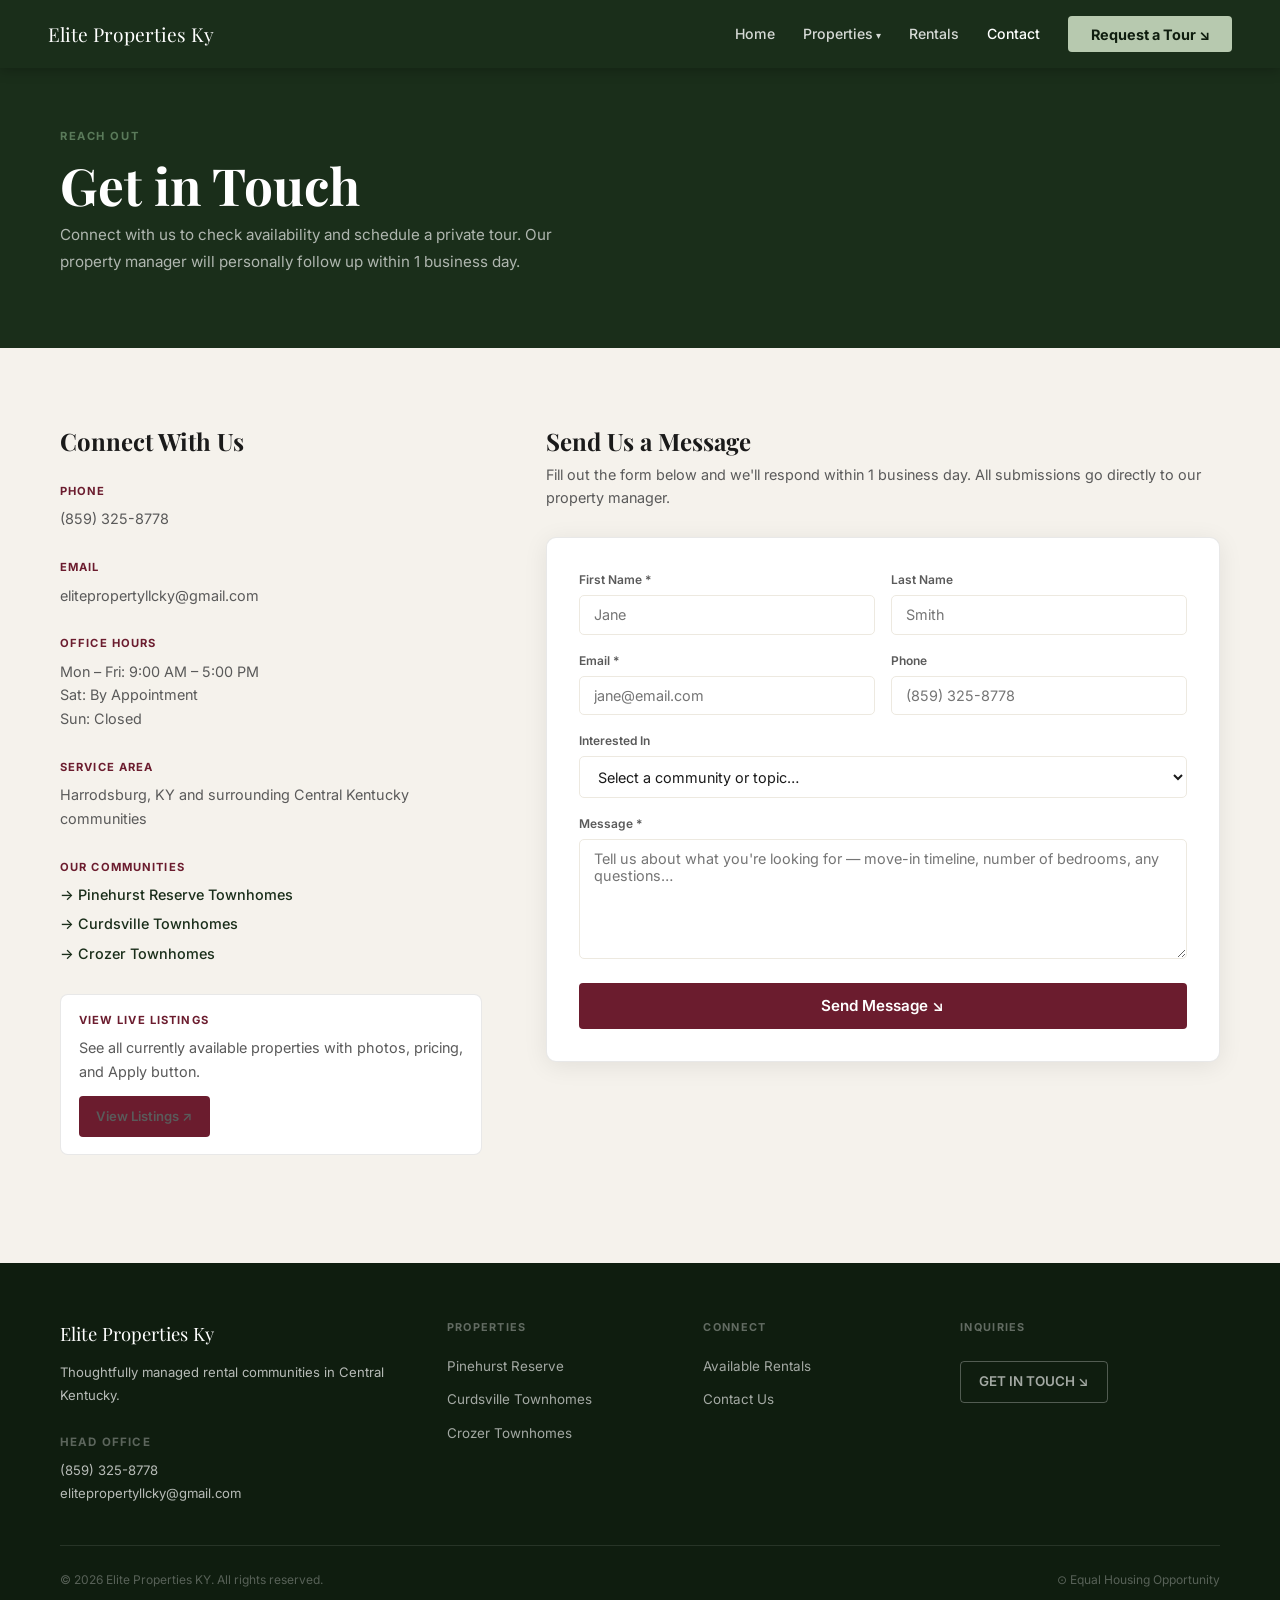
==== contact.html @ 21b64f46 "Add files via upload" ====
<!DOCTYPE html>
<html lang="en">
<head>
<meta charset="UTF-8"><meta name="viewport" content="width=device-width, initial-scale=1.0">
<title>Contact | Elite Properties Ky</title>
<link rel="preconnect" href="https://fonts.googleapis.com">
<link href="https://fonts.googleapis.com/css2?family=Playfair+Display:wght@700&family=Inter:wght@400;500;600;700&display=swap" rel="stylesheet">
<link rel="stylesheet" href="style.css">
<style>
.contact-hero { background: var(--forest); padding: 8rem 3rem 4.5rem; }
.contact-hero h1 { color: var(--white); font-size: clamp(2rem,4vw,3.2rem); margin-bottom: .5rem; }
.contact-hero p { color: rgba(255,255,255,.65); font-size: .95rem; max-width: 540px; line-height: 1.75; }
.contact-body { background: var(--cream); padding: 5rem 3rem; }
.contact-grid { display: grid; grid-template-columns: 1fr 1.6fr; gap: 4rem; align-items: start; }
.contact-info h2 { font-family:'Playfair Display',serif; font-size:1.5rem; color:var(--text); margin-bottom:1.75rem; }
.info-block { margin-bottom: 1.75rem; }
.info-block h4 { font-size:.7rem; font-weight:700; letter-spacing:.1em; text-transform:uppercase; color:var(--burgundy); margin-bottom:.4rem; }
.info-block p, .info-block a { font-size:.9rem; color:var(--muted); line-height:1.65; }
.info-block a:hover { color:var(--forest); }
.contact-form-wrap h2 { font-family:'Playfair Display',serif; font-size:1.5rem; color:var(--text); margin-bottom:.5rem; }
.contact-form-wrap > p { color:var(--muted); font-size:.9rem; margin-bottom:1.75rem; }
.form-card { background:var(--white); border-radius:10px; padding:2rem; border:1px solid var(--border); box-shadow:var(--shadow); }
.form-success { display:none; background:#e8f5e8; border:1px solid #b8d8b8; border-radius:6px; padding:1rem 1.25rem; color:#1a5c1a; font-size:.9rem; margin-top:1rem; }
.form-error { display:none; background:#f5e8e8; border:1px solid #d8b8b8; border-radius:6px; padding:1rem 1.25rem; color:#5c1a1a; font-size:.9rem; margin-top:1rem; }
@media(max-width:900px){.contact-hero,.contact-body{padding-left:1.5rem;padding-right:1.5rem;}.contact-grid{grid-template-columns:1fr;gap:2.5rem;}}
</style>
</head>
<body>
<nav>
  <a href="index.html" class="nav-logo">Elite Properties Ky</a>
  <ul class="nav-links">
    <li><a href="index.html">Home</a></li>
    <li class="nav-dropdown"><a href="#">Properties</a>
      <div class="dropdown-menu">
        <a href="pinehurst.html">Pinehurst Reserve Townhomes</a>
        <a href="curdsville.html">Curdsville Townhomes</a>
        <a href="crozer.html">Crozer Townhomes</a>
      </div>
    </li>
    <li><a href="rentals.html">Rentals</a></li>
    <li><a href="contact.html" class="active">Contact</a></li>
    <li><a href="contact.html" class="nav-cta">Request a Tour ↘</a></li>
  </ul>
  <button class="nav-toggle" aria-label="Menu"><span></span><span></span><span></span></button>
</nav>

<div class="contact-hero">
  <div class="wrap">
    <span class="section-label">Reach Out</span>
    <h1>Get in Touch</h1>
    <p>Connect with us to check availability and schedule a private tour. Our property manager will personally follow up within 1 business day.</p>
  </div>
</div>

<div class="contact-body">
  <div class="wrap">
    <div class="contact-grid">

      <!-- LEFT: INFO -->
      <div class="contact-info">
        <h2>Connect With Us</h2>
        <div class="info-block">
          <h4>Phone</h4>
          <p><a href="tel:8593258778">(859) 325-8778</a></p>
        </div>
        <div class="info-block">
          <h4>Email</h4>
          <p><a href="mailto:elitepropertyllcky@gmail.com">elitepropertyllcky@gmail.com</a></p>
        </div>
        <div class="info-block">
          <h4>Office Hours</h4>
          <p>Mon – Fri: 9:00 AM – 5:00 PM<br>Sat: By Appointment<br>Sun: Closed</p>
        </div>
        <div class="info-block">
          <h4>Service Area</h4>
          <p>Harrodsburg, KY and surrounding Central Kentucky communities</p>
        </div>
        <div class="info-block">
          <h4>Our Communities</h4>
          <p>
            <a href="pinehurst.html" style="display:block;color:var(--forest);font-weight:500;margin-bottom:.35rem;">→ Pinehurst Reserve Townhomes</a>
            <a href="curdsville.html" style="display:block;color:var(--forest);font-weight:500;margin-bottom:.35rem;">→ Curdsville Townhomes</a>
            <a href="crozer.html" style="display:block;color:var(--forest);font-weight:500;">→ Crozer Townhomes</a>
          </p>
        </div>
        <div class="info-block" style="background:var(--white);border-radius:8px;padding:1.1rem;border:1px solid var(--border);">
          <h4>View Live Listings</h4>
          <p style="margin-bottom:.75rem">See all currently available properties with photos, pricing, and Apply button.</p>
          <a href="https://propertymanage.biz/u36003/rentals/listings" target="_blank" class="btn btn-burgundy" style="font-size:.82rem;padding:.6rem 1.1rem;display:inline-flex;">View Listings ↗</a>
        </div>
      </div>

      <!-- RIGHT: FORM (Web3Forms → elitepropertyllcky@gmail.com) -->
      <div class="contact-form-wrap">
        <h2>Send Us a Message</h2>
        <p>Fill out the form below and we'll respond within 1 business day. All submissions go directly to our property manager.</p>

        <div class="form-card">
          <form id="contactForm" onsubmit="handleSubmit(event)">

            <!-- ✅ Web3Forms — emails elitepropertyllcky@gmail.com -->
            <input type="hidden" name="access_key" value="5d942abe-395e-4d1a-a95b-030efd0edc16">
            <input type="hidden" name="subject" value="New Inquiry — Elite Properties KY">
            <input type="hidden" name="to" value="Johnlyons1035@gmail.com">
            <input type="hidden" name="from_name" value="Elite Properties Website">
            <input type="hidden" name="redirect" value="false">
            <input type="hidden" name="cc" value="elitepropertyllcky@gmail.com">
            <input type="hidden" name="replyto" value="Johnlyons1035@gmail.com">
            <!-- Honeypot spam protection -->
            <input type="checkbox" name="botcheck" style="display:none">

            <div class="form-row">
              <div class="form-group">
                <label for="firstName">First Name *</label>
                <input type="text" id="firstName" name="firstName" required placeholder="Jane">
              </div>
              <div class="form-group">
                <label for="lastName">Last Name</label>
                <input type="text" id="lastName" name="lastName" placeholder="Smith">
              </div>
            </div>
            <div class="form-row">
              <div class="form-group">
                <label for="email">Email *</label>
                <input type="email" id="email" name="email" required placeholder="jane@email.com">
              </div>
              <div class="form-group">
                <label for="phone">Phone</label>
                <input type="tel" id="phone" name="phone" placeholder="(859) 325-8778">
              </div>
            </div>
            <div class="form-row">
              <div class="form-group full">
                <label for="interest">Interested In</label>
                <select id="interest" name="interest">
                  <option value="">Select a community or topic…</option>
                  <option value="Pinehurst Reserve">Pinehurst Reserve Townhomes</option>
                  <option value="Curdsville Townhomes">Curdsville Townhomes</option>
                  <option value="Crozer Townhomes">Crozer Townhomes</option>
                  <option value="General Inquiry">General Inquiry</option>
                  <option value="Request a Tour">Request a Tour</option>
                  <option value="Check Availability">Check Availability</option>
                </select>
              </div>
            </div>
            <div class="form-row">
              <div class="form-group full">
                <label for="message">Message *</label>
                <textarea id="message" name="message" required placeholder="Tell us about what you're looking for — move-in timeline, number of bedrooms, any questions…"></textarea>
              </div>
            </div>

            <button type="submit" id="submitBtn"
              class="btn btn-burgundy"
              style="width:100%;justify-content:center;padding:.85rem;margin-top:.5rem;font-size:.95rem;">
              Send Message ↘
            </button>
          </form>

          <div class="form-success" id="formSuccess">
            ✓ Thank you! Your message has been sent. We'll be in touch within 1 business day.
          </div>
          <div class="form-error" id="formError">
            ⚠ Something went wrong. Please try again or email us at
            <a href="mailto:elitepropertyllcky@gmail.com">elitepropertyllcky@gmail.com</a>
          </div>
        </div>
      </div>

    </div>
  </div>
</div>

<footer>
  <div class="footer-grid">
    <div class="footer-brand">
      <a href="index.html" class="footer-logo">Elite Properties Ky</a>
      <p>Thoughtfully managed rental communities in Central Kentucky.</p>
      <br>
      <p style="font-size:.72rem;color:rgba(255,255,255,.32);font-weight:700;letter-spacing:.1em;text-transform:uppercase;margin-bottom:.4rem">HEAD OFFICE</p>
      <p style="font-size:.82rem">(859) 325-8778<br>elitepropertyllcky@gmail.com</p>
    </div>
    <div class="footer-col"><h4>Properties</h4><ul>
      <li><a href="pinehurst.html">Pinehurst Reserve</a></li>
      <li><a href="curdsville.html">Curdsville Townhomes</a></li>
      <li><a href="crozer.html">Crozer Townhomes</a></li>
    </ul></div>
    <div class="footer-col"><h4>Connect</h4><ul>
      <li><a href="rentals.html">Available Rentals</a></li>
      <li><a href="contact.html">Contact Us</a></li>
    </ul></div>
    <div class="footer-col"><h4>Inquiries</h4>
      <a href="contact.html" class="footer-cta-btn">GET IN TOUCH ↘</a>
    </div>
  </div>
  <div class="footer-bottom">
    <span>© 2026 Elite Properties KY. All rights reserved.</span>
    <span>⊙ Equal Housing Opportunity</span>
  </div>
</footer>

<script src="main.js"></script>
<script>
async function handleSubmit(e) {
  e.preventDefault();
  const form    = e.target;
  const btn     = document.getElementById('submitBtn');
  const success = document.getElementById('formSuccess');
  const error   = document.getElementById('formError');

  // Reset states
  success.style.display = 'none';
  error.style.display   = 'none';
  btn.disabled          = true;
  btn.textContent       = 'Sending…';

  try {
    const formData = new FormData(form);
    const res = await fetch('https://api.web3forms.com/submit', {
      method:  'POST',
      headers: { 'Accept': 'application/json' },
      body:    formData
    });

    const data = await res.json();

    if (data.success) {
      form.style.display    = 'none';
      success.style.display = 'block';
    } else {
      throw new Error(data.message || 'Submission failed');
    }
  } catch (err) {
    console.error('Form error:', err);
    error.style.display = 'block';
    btn.disabled        = false;
    btn.textContent     = 'Send Message ↘';
  }
}
</script>
</body>
</html>
---- style.css ----
/* ═══════════════════════════════════════
   ELITE PROPERTIES KY — Global Styles
═══════════════════════════════════════ */
*, *::before, *::after { box-sizing: border-box; margin: 0; padding: 0; }
:root {
  --forest:      #1a2e1a;
  --forest-dark: #0f1d0f;
  --forest-mid:  #243824;
  --burgundy:    #6b1c2e;
  --burg-dark:   #4d1220;
  --cream:       #f5f2ec;
  --cream-dark:  #ede9e0;
  --text:        #1a1a1a;
  --muted:       #5a5a5a;
  --white:       #ffffff;
  --border:      rgba(0,0,0,0.09);
  --shadow:      0 4px 24px rgba(0,0,0,0.08);
}
html { scroll-behavior: smooth; }
body { font-family: 'Inter', sans-serif; color: var(--text); background: var(--white); line-height: 1.6; }
img { max-width: 100%; display: block; }
a { text-decoration: none; }
h1,h2,h3 { font-family: 'Playfair Display', serif; line-height: 1.15; }

/* NAV */
nav {
  position: fixed; top: 0; left: 0; right: 0; z-index: 999;
  background: var(--forest);
  display: flex; align-items: center; justify-content: space-between;
  padding: 0 3rem; height: 68px;
  box-shadow: 0 2px 12px rgba(0,0,0,0.25);
}
.nav-logo { font-family: 'Playfair Display',serif; color: var(--white); font-size: 1.2rem; white-space: nowrap; }
.nav-links { display: flex; align-items: center; gap: 1.75rem; list-style: none; }
.nav-links a { color: rgba(255,255,255,0.82); font-size: 0.88rem; font-weight: 500; transition: color 0.2s; }
.nav-links a:hover, .nav-links a.active { color: var(--white); }
.nav-dropdown { position: relative; }
.nav-dropdown > a::after { content: " ▾"; font-size: 0.65rem; }
.dropdown-menu { display: none; position: absolute; top: 100%; left: 0; background: var(--forest-dark); min-width: 250px; border-top: 2px solid var(--burgundy); box-shadow: 0 8px 28px rgba(0,0,0,0.25); padding: 0.4rem 0; }
.nav-dropdown:hover .dropdown-menu { display: block; }
.dropdown-menu a { display: block; padding: 0.65rem 1.25rem; color: rgba(255,255,255,0.78); font-size: 0.85rem; }
.dropdown-menu a:hover { background: rgba(255,255,255,0.07); color: var(--white); }
.nav-cta { background: var(--burgundy) !important; color: var(--white) !important; padding: 0.48rem 1.15rem; border-radius: 4px; font-weight: 600 !important; transition: background 0.2s !important; }
.nav-cta:hover { background: var(--burg-dark) !important; }
.nav-toggle { display: none; background: none; border: none; cursor: pointer; padding: 0.5rem; flex-direction: column; gap: 5px; }
.nav-toggle span { display: block; width: 22px; height: 2px; background: var(--white); border-radius: 2px; }

/* BUTTONS */
.btn { display: inline-flex; align-items: center; gap: 0.45rem; font-family: 'Inter',sans-serif; font-weight: 600; font-size: 0.88rem; padding: 0.72rem 1.5rem; border-radius: 4px; border: none; cursor: pointer; transition: all 0.2s; }
.btn-white { background: var(--white); color: var(--forest-dark); }
.btn-white:hover { background: var(--cream); transform: translateY(-1px); }
.btn-outline-white { background: transparent; color: var(--white); border: 1.5px solid rgba(255,255,255,0.45); }
.btn-outline-white:hover { border-color: var(--white); background: rgba(255,255,255,0.08); }
.btn-burgundy { background: var(--burgundy); color: var(--white); }
.btn-burgundy:hover { background: var(--burg-dark); transform: translateY(-1px); }
.btn-forest { background: var(--forest); color: var(--white); }
.btn-forest:hover { background: var(--forest-mid); }
.btn-outline-forest { background: transparent; color: var(--forest); border: 1.5px solid var(--forest); }
.btn-outline-forest:hover { background: var(--forest); color: var(--white); }

/* LAYOUT */
.wrap { max-width: 1160px; margin: 0 auto; }
.section { padding: 5rem 3rem; }
.section-label { font-size: 0.7rem; font-weight: 700; letter-spacing: 0.14em; text-transform: uppercase; color: var(--burgundy); display: block; margin-bottom: 0.6rem; }
.section-title { font-size: clamp(1.8rem,3.5vw,2.6rem); color: var(--text); margin-bottom: 0.75rem; }
.section-sub { color: var(--muted); font-size: 0.94rem; max-width: 520px; margin-bottom: 2.5rem; line-height: 1.75; }

/* HERO */
.hero { position: relative; min-height: 100vh; display: flex; align-items: center; overflow: hidden; background: var(--forest-dark); }
.hero-video { position: absolute; inset: 0; width: 100%; height: 100%; object-fit: cover; opacity: 0.32; }
.hero-overlay { position: absolute; inset: 0; background: linear-gradient(135deg,rgba(8,18,8,0.65) 0%,rgba(45,12,22,0.45) 100%); }
.hero-content { position: relative; z-index: 2; max-width: 700px; padding: 0 3rem; margin-top: 68px; }
.hero-eyebrow { font-size: 0.7rem; font-weight: 700; letter-spacing: 0.14em; text-transform: uppercase; color: rgba(255,255,255,0.5); display: block; margin-bottom: 1rem; }
.hero h1 { font-size: clamp(2.5rem,5.5vw,4.2rem); color: var(--white); line-height: 1.08; margin-bottom: 1.1rem; }
.hero-sub { font-size: 1rem; color: rgba(255,255,255,0.72); max-width: 480px; line-height: 1.78; margin-bottom: 2rem; }
.hero-actions { display: flex; gap: 1rem; flex-wrap: wrap; }
.hero-short { min-height: 58vh; }

/* PROPERTY CARDS */
.prop-grid { display: grid; grid-template-columns: repeat(auto-fill,minmax(300px,1fr)); gap: 1.5rem; }
.prop-card { background: var(--white); border-radius: 8px; border: 1px solid var(--border); overflow: hidden; transition: transform 0.2s,box-shadow 0.2s; }
.prop-card:hover { transform: translateY(-4px); box-shadow: 0 12px 36px rgba(0,0,0,0.1); }
.prop-img { width: 100%; height: 215px; object-fit: cover; display: block; }
.prop-img-ph { width: 100%; height: 215px; background: linear-gradient(135deg,#c8d5c8,#a0b8a0); display: flex; align-items: center; justify-content: center; }
.prop-body { padding: 1.25rem; }
.prop-badge { display: inline-block; font-size: 0.67rem; font-weight: 700; letter-spacing: 0.08em; text-transform: uppercase; padding: 3px 10px; border-radius: 20px; margin-bottom: 0.6rem; }
.prop-badge.avail { background: #e8f0e8; color: #1a6b1a; }
.prop-badge.soon { background: #f5e8eb; color: var(--burgundy); }
.prop-name { font-family: 'Playfair Display',serif; font-size: 1.08rem; color: var(--text); margin-bottom: 0.3rem; line-height: 1.3; }
.prop-addr { font-size: 0.79rem; color: var(--muted); margin-bottom: 0.8rem; }
.prop-stats { display: flex; gap: 1rem; font-size: 0.79rem; color: var(--muted); border-top: 1px solid var(--cream-dark); padding-top: 0.75rem; margin-bottom: 0.8rem; flex-wrap: wrap; }
.prop-price { font-size: 1.15rem; font-weight: 700; color: var(--forest); margin-bottom: 0.8rem; }
.prop-price small { font-size: 0.77rem; font-weight: 400; color: var(--muted); }
.prop-actions { display: flex; gap: 0.75rem; flex-wrap: wrap; }
.prop-link { font-size: 0.81rem; font-weight: 600; color: var(--burgundy); border-bottom: 1.5px solid transparent; transition: border-color 0.2s; }
.prop-link:hover { border-color: var(--burgundy); }
.prop-apply { font-size: 0.81rem; font-weight: 600; color: var(--forest); border-bottom: 1.5px solid transparent; transition: border-color 0.2s; }
.prop-apply:hover { border-color: var(--forest); }
.prop-tour { font-size: 0.81rem; font-weight: 600; color: #7c5c2e; border-bottom: 1.5px solid transparent; transition: border-color 0.2s; }
.prop-tour:hover { border-color: #7c5c2e; }

/* States */
.state-center { grid-column: 1/-1; text-align: center; padding: 4rem 1rem; color: var(--muted); }
.spinner { width: 34px; height: 34px; border: 3px solid var(--cream-dark); border-top-color: var(--forest); border-radius: 50%; animation: spin 0.75s linear infinite; margin: 0 auto 1rem; }
@keyframes spin { to { transform: rotate(360deg); } }

/* FILTER BAR */
.filter-bar { background: var(--white); border: 1.5px solid var(--cream-dark); border-radius: 8px; padding: 1.2rem 1.4rem; margin-bottom: 1.5rem; display: flex; flex-wrap: wrap; gap: 0.85rem; align-items: flex-end; }
.fg { display: flex; flex-direction: column; gap: 0.3rem; flex: 1; min-width: 130px; }
.fg label { font-size: 0.69rem; font-weight: 700; letter-spacing: 0.08em; text-transform: uppercase; color: var(--muted); }
.fg select, .fg input { padding: 0.55rem 0.8rem; border: 1.5px solid var(--cream-dark); border-radius: 5px; font-size: 0.86rem; font-family: 'Inter',sans-serif; color: var(--text); background: var(--white); appearance: none; background-image: url("data:image/svg+xml,%3Csvg xmlns='http://www.w3.org/2000/svg' width='10' height='6'%3E%3Cpath d='M1 1l4 4 4-4' stroke='%235a5a5a' stroke-width='1.5' fill='none'/%3E%3C/svg%3E"); background-repeat: no-repeat; background-position: right 0.7rem center; transition: border-color 0.2s; }
.fg input { background-image: none; }
.fg select:focus, .fg input:focus { outline: none; border-color: var(--forest); }
.filter-actions { display: flex; gap: 0.5rem; align-items: flex-end; }
.btn-search { padding: 0.57rem 1.2rem; background: var(--forest); color: var(--white); border: none; border-radius: 5px; font-family: 'Inter',sans-serif; font-size: 0.85rem; font-weight: 600; cursor: pointer; transition: background 0.2s; }
.btn-search:hover { background: var(--forest-mid); }
.btn-clear { padding: 0.57rem 0.9rem; background: transparent; color: var(--muted); border: 1.5px solid var(--cream-dark); border-radius: 5px; font-family: 'Inter',sans-serif; font-size: 0.84rem; cursor: pointer; transition: all 0.2s; }
.btn-clear:hover { border-color: var(--burgundy); color: var(--burgundy); }
#propsCount { font-size: 0.83rem; color: var(--muted); margin-bottom: 1rem; }
#propsCount strong { color: var(--forest); }

/* COMMUNITY CARDS */
.community-grid { display: grid; grid-template-columns: repeat(3,1fr); gap: 1.5rem; }
.comm-card { position: relative; border-radius: 8px; overflow: hidden; min-height: 300px; display: flex; align-items: flex-end; transition: transform 0.25s; }
.comm-card:hover { transform: translateY(-4px); }
.comm-card img { position: absolute; inset: 0; width: 100%; height: 100%; object-fit: cover; }
.comm-card-overlay { position: absolute; inset: 0; background: linear-gradient(to top,rgba(8,18,8,0.9) 0%,rgba(8,18,8,0.1) 65%,transparent 100%); }
.comm-card-info { position: relative; z-index: 2; padding: 1.5rem 1.25rem; color: var(--white); }
.comm-card-info h3 { font-family: 'Playfair Display',serif; font-size: 1.2rem; margin-bottom: 0.25rem; }
.comm-card-info p { font-size: 0.78rem; color: rgba(255,255,255,0.68); margin-bottom: 0.75rem; }
.comm-card-info span { font-size: 0.77rem; font-weight: 600; color: var(--white); border-bottom: 1.5px solid rgba(255,255,255,0.4); padding-bottom: 1px; }

/* PHOTO GALLERY */
.photo-gallery { display: grid; grid-template-columns: 2fr 1fr 1fr; grid-template-rows: 220px 220px; gap: 6px; border-radius: 8px; overflow: hidden; }
.photo-gallery img { width: 100%; height: 100%; object-fit: cover; }
.photo-gallery img:first-child { grid-row: 1/3; }

/* MATTERPORT 3D TOUR */
.tour-section { background: var(--forest-dark); padding: 4rem 3rem; }
.tour-section .section-label { color: rgba(255,255,255,0.38); }
.tour-section .section-title { color: var(--white); }
.tour-section .section-sub { color: rgba(255,255,255,0.6); }
.tour-frame { border-radius: 10px; overflow: hidden; box-shadow: 0 8px 40px rgba(0,0,0,0.4); }
.tour-frame iframe { width: 100%; height: 500px; border: none; display: block; }

/* LIFESTYLE SPLIT */
.lifestyle { background: var(--burg-dark); overflow: hidden; }
.lifestyle-inner { max-width: 1160px; margin: 0 auto; display: grid; grid-template-columns: 1fr 1fr; min-height: 500px; }
.lifestyle-img { background: url('https://static.wixstatic.com/media/23b958_ae3217a0ced340349d65001fec90b6ee~mv2.jpg/v1/fit/w_960,h_640,q_90,enc_avif,quality_auto/23b958_ae3217a0ced340349d65001fec90b6ee~mv2.jpg') center/cover no-repeat; min-height: 380px; }
.lifestyle-text { padding: 4rem 3.5rem; display: flex; flex-direction: column; justify-content: center; }
.lifestyle-text .section-label { color: rgba(255,255,255,0.38); }
.lifestyle-text h2 { font-family: 'Playfair Display',serif; font-size: clamp(1.75rem,2.5vw,2.3rem); color: var(--white); margin-bottom: 1.25rem; }
.lifestyle-text p { color: rgba(255,255,255,0.72); font-size: 0.94rem; line-height: 1.82; margin-bottom: 0.85rem; }

/* COMMUNITY ROWS */
.comm-rows { background: var(--white); }
.comm-row { max-width: 1160px; margin: 0 auto; display: grid; grid-template-columns: 1fr 1fr; align-items: start; gap: 4rem; padding: 4.5rem 3rem; border-bottom: 1px solid var(--cream-dark); }
.comm-row.flip { direction: rtl; }
.comm-row.flip > * { direction: ltr; }
.comm-row-img { width: 100%; height: 320px; object-fit: cover; border-radius: 8px; }
.comm-row-text h2 { font-family: 'Playfair Display',serif; font-size: clamp(1.6rem,2.5vw,2.2rem); color: var(--text); margin-bottom: 1rem; }
.comm-row-text p { color: var(--muted); font-size: 0.92rem; line-height: 1.82; margin-bottom: 1.5rem; }
.feature-grid { display: grid; grid-template-columns: repeat(3,1fr); gap: 1.25rem; margin-top: 2rem; }
.feature-item img { width: 100%; height: 145px; object-fit: cover; border-radius: 6px; margin-bottom: 0.75rem; }
.feature-item h4 { font-size: 0.92rem; font-weight: 600; color: var(--text); margin-bottom: 0.3rem; font-family: 'Inter',sans-serif; }
.feature-item p { font-size: 0.8rem; color: var(--muted); }

/* WHY KY */
.why-section { background: var(--forest); }
.why-section .section-title { color: var(--white); }
.why-section .section-sub { color: rgba(255,255,255,0.6); }
.why-grid { display: grid; grid-template-columns: repeat(4,1fr); gap: 2rem; }
.why-icon { width: 58px; height: 58px; border-radius: 50%; background: rgba(255,255,255,0.09); display: flex; align-items: center; justify-content: center; font-size: 1.5rem; margin: 0 auto 1rem; }
.why-item { text-align: center; }
.why-item h3 { font-size: 0.97rem; font-weight: 600; color: var(--white); margin-bottom: 0.45rem; font-family: 'Inter',sans-serif; }
.why-item p { font-size: 0.82rem; color: rgba(255,255,255,0.56); line-height: 1.65; }

/* CTA BAND */
.cta-band { background: var(--cream); text-align: center; padding: 5.5rem 3rem; }
.cta-band h2 { font-family: 'Playfair Display',serif; font-size: clamp(1.5rem,3vw,2.3rem); color: var(--text); margin-bottom: 0.75rem; }
.cta-band p { color: var(--muted); font-size: 0.94rem; max-width: 480px; margin: 0 auto 2rem; }

/* FORM */
.form-row { display: grid; grid-template-columns: 1fr 1fr; gap: 1rem; margin-bottom: 1rem; }
.form-group { display: flex; flex-direction: column; gap: 0.35rem; }
.form-group.full { grid-column: 1/-1; }
.form-group label { font-size: 0.75rem; font-weight: 600; color: var(--muted); }
.form-group input, .form-group select, .form-group textarea { padding: 0.65rem 0.9rem; border: 1.5px solid var(--cream-dark); border-radius: 5px; font-size: 0.9rem; font-family: 'Inter',sans-serif; color: var(--text); background: var(--white); transition: border-color 0.2s; width: 100%; }
.form-group input:focus, .form-group select:focus, .form-group textarea:focus { outline: none; border-color: var(--forest); }
.form-group textarea { resize: vertical; min-height: 120px; }
.form-success { display: none; background: #e8f5e8; border: 1px solid #b8d8b8; border-radius: 6px; padding: 1rem 1.25rem; color: #1a5c1a; font-size: 0.9rem; margin-top: 1rem; }

/* FOOTER */
footer { background: var(--forest-dark); color: rgba(255,255,255,0.7); padding: 3.5rem 3rem 2rem; }
.footer-grid { display: grid; grid-template-columns: 1.6fr 1fr 1fr 1.2fr; gap: 2.5rem; max-width: 1160px; margin: 0 auto 2.5rem; }
.footer-logo { font-family: 'Playfair Display',serif; color: var(--white); font-size: 1.15rem; display: block; margin-bottom: 0.75rem; }
.footer-brand p { font-size: 0.82rem; line-height: 1.75; }
.footer-col h4 { font-size: 0.68rem; font-weight: 700; letter-spacing: 0.12em; text-transform: uppercase; color: rgba(255,255,255,0.35); margin-bottom: 1rem; }
.footer-col ul { list-style: none; }
.footer-col li { margin-bottom: 0.5rem; }
.footer-col a { color: rgba(255,255,255,0.62); font-size: 0.84rem; transition: color 0.2s; }
.footer-col a:hover { color: var(--white); }
.footer-cta-btn { display: inline-flex; align-items: center; gap: 0.4rem; border: 1.5px solid rgba(255,255,255,0.28); color: var(--white); padding: 0.58rem 1.15rem; border-radius: 4px; font-size: 0.82rem; font-weight: 600; transition: all 0.2s; margin-top: 0.5rem; }
.footer-cta-btn:hover { border-color: var(--white); background: rgba(255,255,255,0.07); }
.footer-bottom { max-width: 1160px; margin: 0 auto; border-top: 1px solid rgba(255,255,255,0.1); padding-top: 1.5rem; font-size: 0.75rem; color: rgba(255,255,255,0.3); display: flex; justify-content: space-between; flex-wrap: wrap; gap: 0.5rem; }

/* RESPONSIVE */
@media(max-width:960px) {
  nav { padding: 0 1.5rem; }
  .nav-links { display: none; position: absolute; top: 68px; left: 0; right: 0; background: var(--forest-dark); flex-direction: column; padding: 1rem 1.5rem 1.5rem; gap: 0.5rem; }
  .nav-links.open { display: flex; }
  .nav-toggle { display: flex; }
  .dropdown-menu { position: static; box-shadow: none; border-top: none; background: transparent; padding-left: 1rem; }
  .nav-dropdown:hover .dropdown-menu { display: none; }
  .nav-dropdown.open .dropdown-menu { display: block; }
  .section { padding: 3.5rem 1.5rem; }
  .hero-content { padding: 0 1.5rem; }
  .community-grid { grid-template-columns: 1fr; }
  .lifestyle-inner { grid-template-columns: 1fr; }
  .lifestyle-text { padding: 3rem 1.5rem; }
  .comm-row { grid-template-columns: 1fr; gap: 1.75rem; padding: 3rem 1.5rem; }
  .comm-row.flip { direction: ltr; }
  .why-grid { grid-template-columns: repeat(2,1fr); }
  .footer-grid { grid-template-columns: 1fr 1fr; }
  .photo-gallery { grid-template-columns: 1fr 1fr; grid-template-rows: auto; }
  .photo-gallery img:first-child { grid-row: auto; }
  .feature-grid { grid-template-columns: 1fr 1fr; }
  .tour-frame iframe { height: 320px; }
  .form-row { grid-template-columns: 1fr; }
}
@media(max-width:560px) {
  .why-grid { grid-template-columns: 1fr; }
  .footer-grid { grid-template-columns: 1fr; }
  .feature-grid { grid-template-columns: 1fr; }
  .hero h1 { font-size: 2.2rem; }
}

/* ══════════════════════════════════════════════
   FINALIZATION CHANGES — Elite Property Group
   Per Project Finalization Document
══════════════════════════════════════════════ */

/* 1. Caption text color → #B7C9AF (higher contrast) */
.section-label { color: #B7C9AF !important; }
.hero-eyebrow  { color: #B7C9AF !important; }

/* Override section-label inside dark sections */
.why-section .section-label,
.tour-section .section-label,
.lifestyle-text .section-label,
.comm-life .section-label,
footer .section-label { color: #B7C9AF !important; }

/* Section label on light backgrounds uses darker green */
#communities .section-label,
#properties-section .section-label,
.comm-rows .section-label,
.cta-band .section-label,
.contact-hero .section-label,
.rentals-hero .section-label { color: #5a7a5a !important; }

/* 2. Consistent alignment — all sections use same max-width and padding */
.section { padding: 5rem 3rem; }
.section > .wrap,
.section-inner,
.wrap { max-width: 1160px; margin-left: auto; margin-right: auto; }

/* 3. Request a Tour button — larger + #B7C9AF color + breathing animation */
.nav-cta {
  background: #B7C9AF !important;
  color: #0f1d0f !important;
  padding: 0.6rem 1.4rem !important;
  border-radius: 4px;
  font-weight: 700 !important;
  font-size: 0.9rem !important;
  animation: breathe 2.8s ease-in-out infinite !important;
  border: none !important;
}
.nav-cta:hover {
  background: #9ab89a !important;
  animation-play-state: paused !important;
  transform: translateY(-1px);
}

/* Hero CTA buttons — also apply breathing to primary tour button */
.btn-white {
  background: #B7C9AF !important;
  color: #0f1d0f !important;
  font-weight: 700 !important;
  animation: breathe 2.8s ease-in-out infinite;
}
.btn-white:hover {
  background: #9ab89a !important;
  animation-play-state: paused;
}

/* Breathing animation */
@keyframes breathe {
  0%   { box-shadow: 0 0 0 0 rgba(183, 201, 175, 0.7); transform: scale(1); }
  50%  { box-shadow: 0 0 0 8px rgba(183, 201, 175, 0); transform: scale(1.03); }
  100% { box-shadow: 0 0 0 0 rgba(183, 201, 175, 0); transform: scale(1); }
}

/* 4. Hero content alignment — ensure consistent left padding */
.hero-content {
  padding-left: 3rem;
  padding-right: 3rem;
  max-width: 700px;
}

/* 5. All page sections consistent left-align */
.section-title,
.section-sub,
.section-label,
h1, h2 { text-align: left; }

/* 6. Consistent card heights in property grid */
.prop-card { display: flex; flex-direction: column; }
.prop-body  { flex: 1; display: flex; flex-direction: column; }
.prop-actions { margin-top: auto; }

/* 7. Hero subtext color improvement */
.hero-sub { color: rgba(255,255,255,0.82); }

/* 8. Mobile alignment fixes */
@media(max-width:960px) {
  .hero-content { padding-left: 1.5rem; padding-right: 1.5rem; }
  .section { padding: 3.5rem 1.5rem; }
}

/* 9. Matterport embed responsive */
.mp-embed { width: 100%; aspect-ratio: 16/9; position: relative; border-radius: 10px; overflow: hidden; }
.mp-embed iframe { width: 100%; height: 100%; border: 0; display: block; }
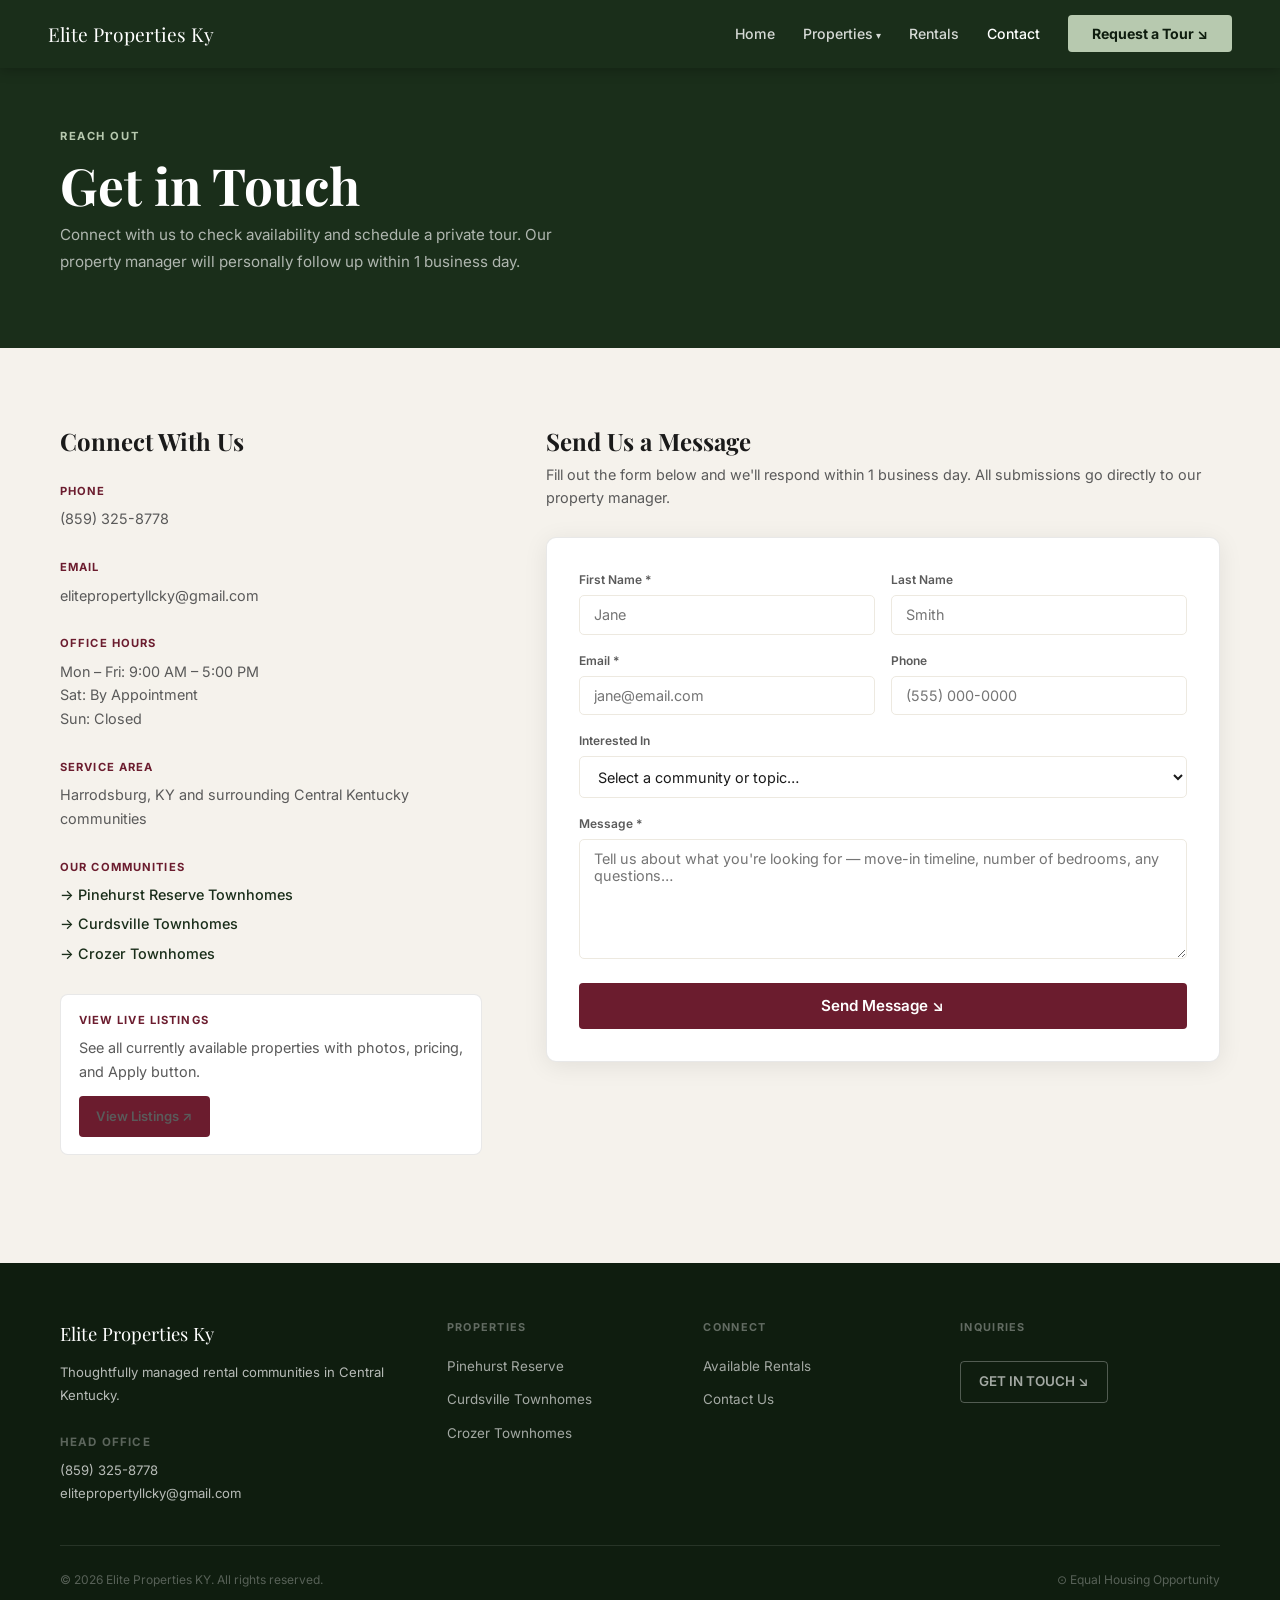
==== commit 9355b6c2: "Add files via upload" ====
--- a/contact.html
+++ b/contact.html
@@ -46,7 +46,7 @@
 
 <div class="contact-hero">
   <div class="wrap">
-    <span class="section-label">Reach Out</span>
+    <span class="section-label section-label-accent">Reach Out</span>
     <h1>Get in Touch</h1>
     <p>Connect with us to check availability and schedule a private tour. Our property manager will personally follow up within 1 business day.</p>
   </div>
@@ -90,7 +90,7 @@
         </div>
       </div>
 
-      <!-- RIGHT: FORM (Web3Forms → elitepropertyllcky@gmail.com) -->
+      <!-- RIGHT: FORM (Web3Forms → elitepropertyllcky@gmail.com + Johnlyons1035@gmail.com) -->
       <div class="contact-form-wrap">
         <h2>Send Us a Message</h2>
         <p>Fill out the form below and we'll respond within 1 business day. All submissions go directly to our property manager.</p>
@@ -98,14 +98,14 @@
         <div class="form-card">
           <form id="contactForm" onsubmit="handleSubmit(event)">
 
-            <!-- ✅ Web3Forms — emails elitepropertyllcky@gmail.com -->
+            <!-- ✅ Web3Forms — emails elitepropertyllcky@gmail.com + Johnlyons1035@gmail.com -->
             <input type="hidden" name="access_key" value="5d942abe-395e-4d1a-a95b-030efd0edc16">
             <input type="hidden" name="subject" value="New Inquiry — Elite Properties KY">
-            <input type="hidden" name="to" value="Johnlyons1035@gmail.com">
+            <input type="hidden" name="to" value="elitepropertyllcky@gmail.com">
             <input type="hidden" name="from_name" value="Elite Properties Website">
             <input type="hidden" name="redirect" value="false">
-            <input type="hidden" name="cc" value="elitepropertyllcky@gmail.com">
-            <input type="hidden" name="replyto" value="Johnlyons1035@gmail.com">
+            <input type="hidden" name="cc" value="Johnlyons1035@gmail.com">
+            <input type="hidden" name="replyto" value="elitepropertyllcky@gmail.com">
             <!-- Honeypot spam protection -->
             <input type="checkbox" name="botcheck" style="display:none">
 
@@ -126,7 +126,7 @@
               </div>
               <div class="form-group">
                 <label for="phone">Phone</label>
-                <input type="tel" id="phone" name="phone" placeholder="(859) 325-8778">
+                <input type="tel" id="phone" name="phone" placeholder="(555) 000-0000">
               </div>
             </div>
             <div class="form-row">
--- a/style.css
+++ b/style.css
@@ -15,6 +15,7 @@
   --white:       #ffffff;
   --border:      rgba(0,0,0,0.09);
   --shadow:      0 4px 24px rgba(0,0,0,0.08);
+  --accent:      #B7C9AF; /* sage — higher-contrast caption/CTA color on dark forest backgrounds */
 }
 html { scroll-behavior: smooth; }
 body { font-family: 'Inter', sans-serif; color: var(--text); background: var(--white); line-height: 1.6; }
@@ -40,8 +41,13 @@
 .nav-dropdown:hover .dropdown-menu { display: block; }
 .dropdown-menu a { display: block; padding: 0.65rem 1.25rem; color: rgba(255,255,255,0.78); font-size: 0.85rem; }
 .dropdown-menu a:hover { background: rgba(255,255,255,0.07); color: var(--white); }
-.nav-cta { background: var(--burgundy) !important; color: var(--white) !important; padding: 0.48rem 1.15rem; border-radius: 4px; font-weight: 600 !important; transition: background 0.2s !important; }
-.nav-cta:hover { background: var(--burg-dark) !important; }
+.nav-cta { background: var(--accent) !important; color: var(--forest-dark) !important; padding: 0.62rem 1.5rem; border-radius: 4px; font-weight: 700 !important; font-size: 0.92rem; transition: transform 0.2s, box-shadow 0.2s !important; animation: navCtaBreathe 2.6s ease-in-out infinite; }
+.nav-cta:hover { background: var(--accent) !important; transform: scale(1.05); animation-play-state: paused; }
+@keyframes navCtaBreathe {
+  0%, 100% { box-shadow: 0 0 0 0 rgba(183,201,175,0.55); transform: scale(1); }
+  50% { box-shadow: 0 0 0 8px rgba(183,201,175,0); transform: scale(1.045); }
+}
+@media (prefers-reduced-motion: reduce) { .nav-cta { animation: none; } }
 .nav-toggle { display: none; background: none; border: none; cursor: pointer; padding: 0.5rem; flex-direction: column; gap: 5px; }
 .nav-toggle span { display: block; width: 22px; height: 2px; background: var(--white); border-radius: 2px; }
 
@@ -62,14 +68,20 @@
 .wrap { max-width: 1160px; margin: 0 auto; }
 .section { padding: 5rem 3rem; }
 .section-label { font-size: 0.7rem; font-weight: 700; letter-spacing: 0.14em; text-transform: uppercase; color: var(--burgundy); display: block; margin-bottom: 0.6rem; }
+/* Higher-contrast variant for section labels sitting on dark forest backgrounds (contact hero, rentals hero) */
+.section-label-accent { color: var(--accent); }
 .section-title { font-size: clamp(1.8rem,3.5vw,2.6rem); color: var(--text); margin-bottom: 0.75rem; }
 .section-sub { color: var(--muted); font-size: 0.94rem; max-width: 520px; margin-bottom: 2.5rem; line-height: 1.75; }
 
 /* HERO */
-.hero { position: relative; min-height: 100vh; display: flex; align-items: center; overflow: hidden; background: var(--forest-dark); }
+/* Alignment rule: .hero gets the SAME 3rem side padding as .section, and .hero-inner
+   mirrors .wrap (max-width 1160, centered, no extra padding) so hero copy lines up
+   with the section content underneath it at every viewport width. */
+.hero { position: relative; min-height: 100vh; display: flex; align-items: center; overflow: hidden; background: var(--forest-dark); padding: 0 3rem; }
 .hero-video { position: absolute; inset: 0; width: 100%; height: 100%; object-fit: cover; opacity: 0.32; }
 .hero-overlay { position: absolute; inset: 0; background: linear-gradient(135deg,rgba(8,18,8,0.65) 0%,rgba(45,12,22,0.45) 100%); }
-.hero-content { position: relative; z-index: 2; max-width: 700px; padding: 0 3rem; margin-top: 68px; }
+.hero-inner { position: relative; z-index: 2; max-width: 1160px; margin: 68px auto 0; width: 100%; }
+.hero-content { max-width: 700px; }
 .hero-eyebrow { font-size: 0.7rem; font-weight: 700; letter-spacing: 0.14em; text-transform: uppercase; color: rgba(255,255,255,0.5); display: block; margin-bottom: 1rem; }
 .hero h1 { font-size: clamp(2.5rem,5.5vw,4.2rem); color: var(--white); line-height: 1.08; margin-bottom: 1.1rem; }
 .hero-sub { font-size: 1rem; color: rgba(255,255,255,0.72); max-width: 480px; line-height: 1.78; margin-bottom: 2rem; }
@@ -214,7 +226,7 @@
   .nav-dropdown:hover .dropdown-menu { display: none; }
   .nav-dropdown.open .dropdown-menu { display: block; }
   .section { padding: 3.5rem 1.5rem; }
-  .hero-content { padding: 0 1.5rem; }
+  .hero { padding: 0 1.5rem; }
   .community-grid { grid-template-columns: 1fr; }
   .lifestyle-inner { grid-template-columns: 1fr; }
   .lifestyle-text { padding: 3rem 1.5rem; }
@@ -234,100 +246,3 @@
   .feature-grid { grid-template-columns: 1fr; }
   .hero h1 { font-size: 2.2rem; }
 }
-
-/* ══════════════════════════════════════════════
-   FINALIZATION CHANGES — Elite Property Group
-   Per Project Finalization Document
-══════════════════════════════════════════════ */
-
-/* 1. Caption text color → #B7C9AF (higher contrast) */
-.section-label { color: #B7C9AF !important; }
-.hero-eyebrow  { color: #B7C9AF !important; }
-
-/* Override section-label inside dark sections */
-.why-section .section-label,
-.tour-section .section-label,
-.lifestyle-text .section-label,
-.comm-life .section-label,
-footer .section-label { color: #B7C9AF !important; }
-
-/* Section label on light backgrounds uses darker green */
-#communities .section-label,
-#properties-section .section-label,
-.comm-rows .section-label,
-.cta-band .section-label,
-.contact-hero .section-label,
-.rentals-hero .section-label { color: #5a7a5a !important; }
-
-/* 2. Consistent alignment — all sections use same max-width and padding */
-.section { padding: 5rem 3rem; }
-.section > .wrap,
-.section-inner,
-.wrap { max-width: 1160px; margin-left: auto; margin-right: auto; }
-
-/* 3. Request a Tour button — larger + #B7C9AF color + breathing animation */
-.nav-cta {
-  background: #B7C9AF !important;
-  color: #0f1d0f !important;
-  padding: 0.6rem 1.4rem !important;
-  border-radius: 4px;
-  font-weight: 700 !important;
-  font-size: 0.9rem !important;
-  animation: breathe 2.8s ease-in-out infinite !important;
-  border: none !important;
-}
-.nav-cta:hover {
-  background: #9ab89a !important;
-  animation-play-state: paused !important;
-  transform: translateY(-1px);
-}
-
-/* Hero CTA buttons — also apply breathing to primary tour button */
-.btn-white {
-  background: #B7C9AF !important;
-  color: #0f1d0f !important;
-  font-weight: 700 !important;
-  animation: breathe 2.8s ease-in-out infinite;
-}
-.btn-white:hover {
-  background: #9ab89a !important;
-  animation-play-state: paused;
-}
-
-/* Breathing animation */
-@keyframes breathe {
-  0%   { box-shadow: 0 0 0 0 rgba(183, 201, 175, 0.7); transform: scale(1); }
-  50%  { box-shadow: 0 0 0 8px rgba(183, 201, 175, 0); transform: scale(1.03); }
-  100% { box-shadow: 0 0 0 0 rgba(183, 201, 175, 0); transform: scale(1); }
-}
-
-/* 4. Hero content alignment — ensure consistent left padding */
-.hero-content {
-  padding-left: 3rem;
-  padding-right: 3rem;
-  max-width: 700px;
-}
-
-/* 5. All page sections consistent left-align */
-.section-title,
-.section-sub,
-.section-label,
-h1, h2 { text-align: left; }
-
-/* 6. Consistent card heights in property grid */
-.prop-card { display: flex; flex-direction: column; }
-.prop-body  { flex: 1; display: flex; flex-direction: column; }
-.prop-actions { margin-top: auto; }
-
-/* 7. Hero subtext color improvement */
-.hero-sub { color: rgba(255,255,255,0.82); }
-
-/* 8. Mobile alignment fixes */
-@media(max-width:960px) {
-  .hero-content { padding-left: 1.5rem; padding-right: 1.5rem; }
-  .section { padding: 3.5rem 1.5rem; }
-}
-
-/* 9. Matterport embed responsive */
-.mp-embed { width: 100%; aspect-ratio: 16/9; position: relative; border-radius: 10px; overflow: hidden; }
-.mp-embed iframe { width: 100%; height: 100%; border: 0; display: block; }
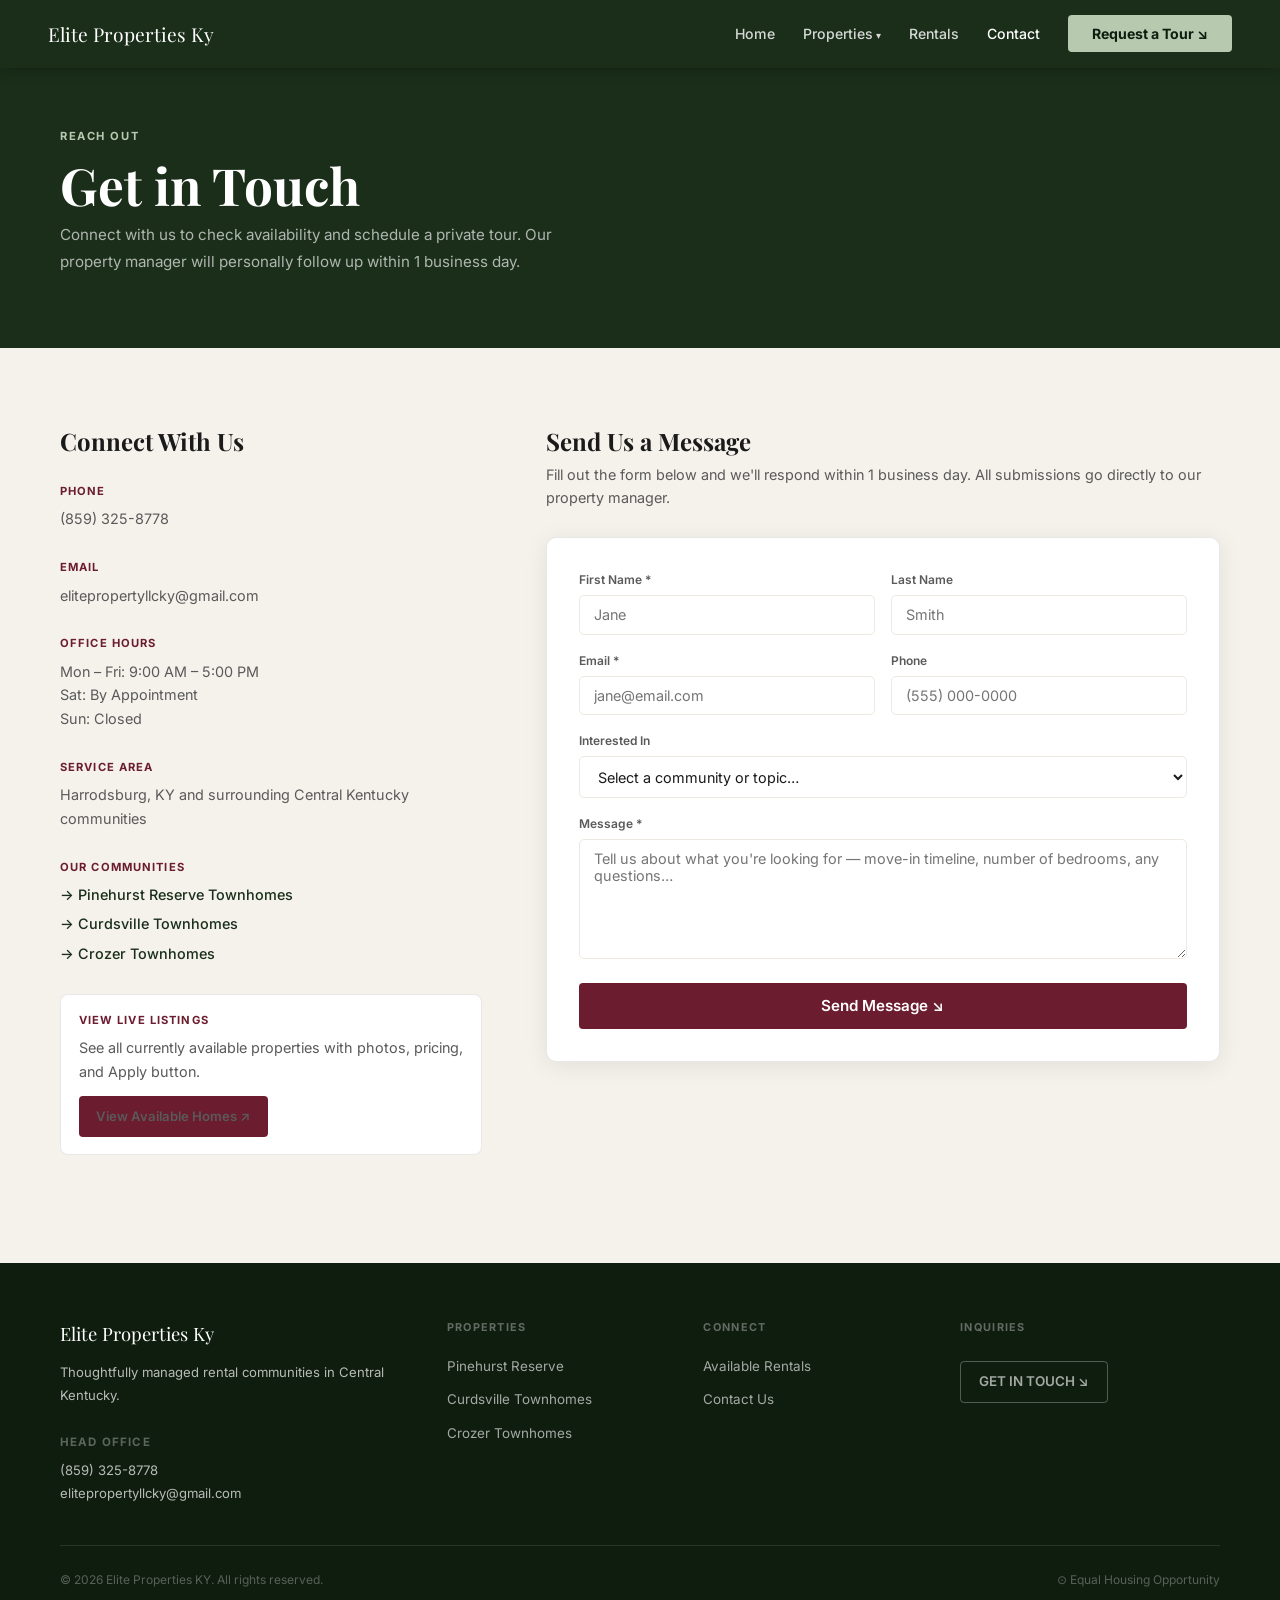
==== commit d1e65fa3: "Add files via upload" ====
--- a/contact.html
+++ b/contact.html
@@ -86,7 +86,7 @@
         <div class="info-block" style="background:var(--white);border-radius:8px;padding:1.1rem;border:1px solid var(--border);">
           <h4>View Live Listings</h4>
           <p style="margin-bottom:.75rem">See all currently available properties with photos, pricing, and Apply button.</p>
-          <a href="https://propertymanage.biz/u36003/rentals/listings" target="_blank" class="btn btn-burgundy" style="font-size:.82rem;padding:.6rem 1.1rem;display:inline-flex;">View Listings ↗</a>
+          <a href="https://propertymanage.biz/u36003/rentals/listings" target="_blank" class="btn btn-burgundy" style="font-size:.82rem;padding:.6rem 1.1rem;display:inline-flex;">View Available Homes ↗</a>
         </div>
       </div>
 
--- a/style.css
+++ b/style.css
@@ -152,8 +152,8 @@
 .tour-section .section-label { color: rgba(255,255,255,0.38); }
 .tour-section .section-title { color: var(--white); }
 .tour-section .section-sub { color: rgba(255,255,255,0.6); }
-.tour-frame { border-radius: 10px; overflow: hidden; box-shadow: 0 8px 40px rgba(0,0,0,0.4); }
-.tour-frame iframe { width: 100%; height: 500px; border: none; display: block; }
+.tour-frame { border-radius: 10px; overflow: hidden; box-shadow: 0 8px 40px rgba(0,0,0,0.4); aspect-ratio: 16 / 9; position: relative; }
+.tour-frame iframe { width: 100%; height: 100%; border: 0; display: block; }
 
 /* LIFESTYLE SPLIT */
 .lifestyle { background: var(--burg-dark); overflow: hidden; }
@@ -237,7 +237,6 @@
   .photo-gallery { grid-template-columns: 1fr 1fr; grid-template-rows: auto; }
   .photo-gallery img:first-child { grid-row: auto; }
   .feature-grid { grid-template-columns: 1fr 1fr; }
-  .tour-frame iframe { height: 320px; }
   .form-row { grid-template-columns: 1fr; }
 }
 @media(max-width:560px) {
